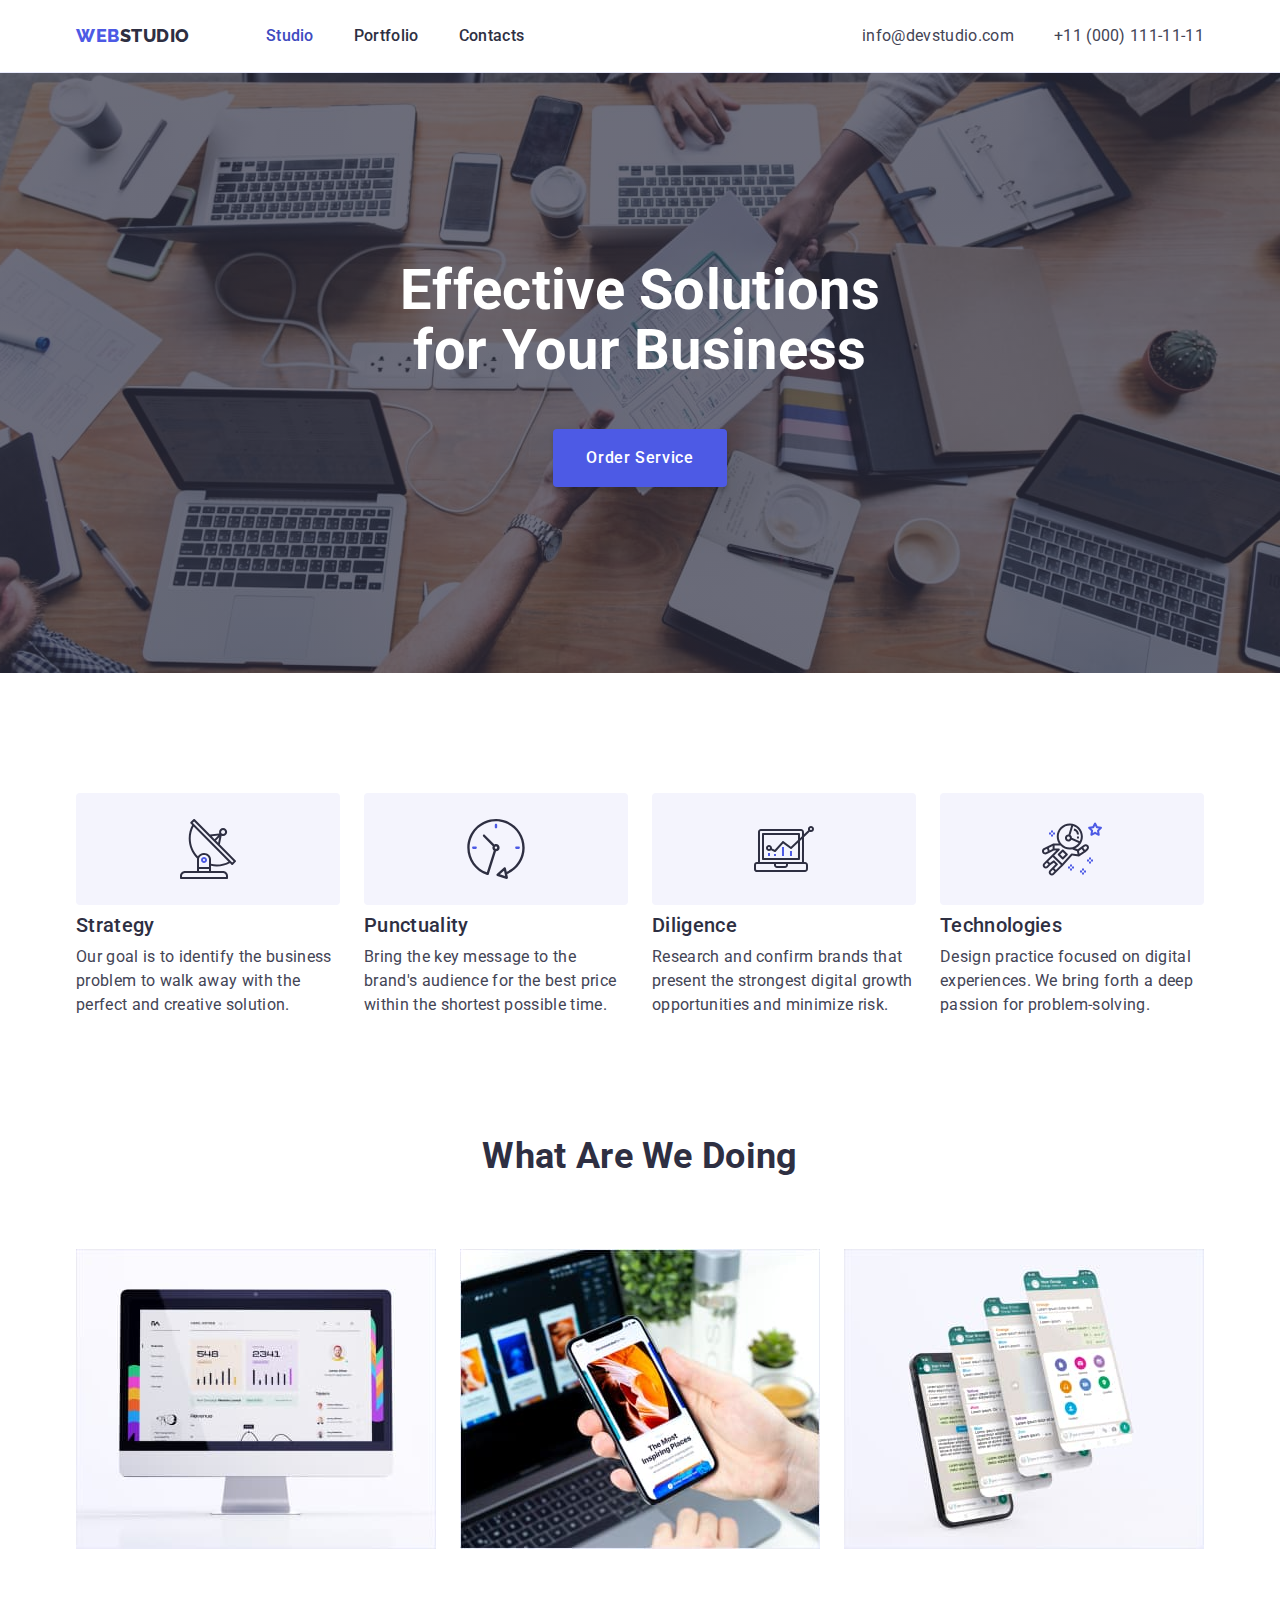
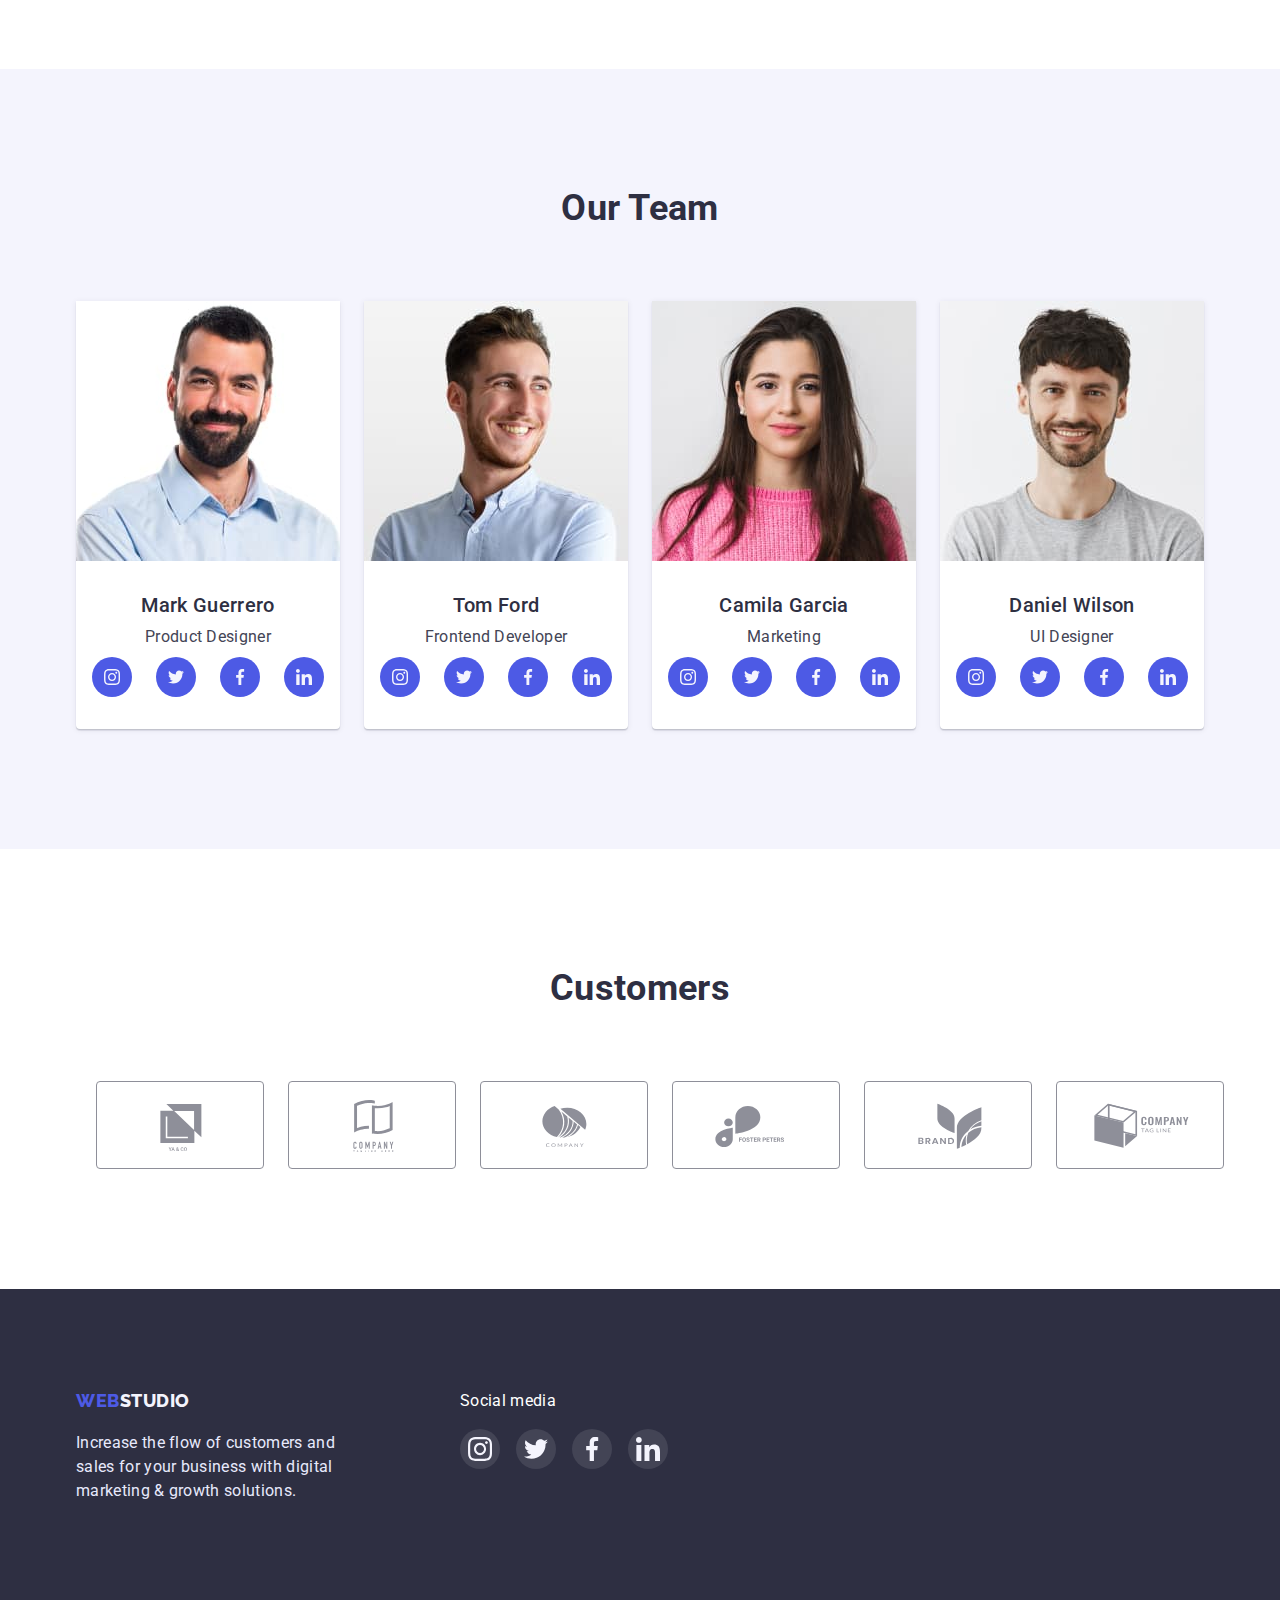
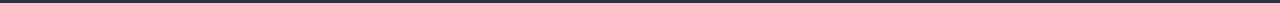
==== index.html @ b34d24d1 "Initial commit" ====
<!DOCTYPE html>
<html lang="en">
  <head>
    <meta charset="UTF-8" />
    <meta http-equiv="X-UA-Compatible" content="IE=edge" />
    <meta name="viewport" content="width=device-width, initial-scale=1.0" />
    <title>WebStudio</title>
    <link rel="preconnect" href="https://fonts.googleapis.com" />
    <link rel="preconnect" href="https://fonts.gstatic.com" crossorigin />
    <link
      href="https://fonts.googleapis.com/css2?family=Raleway:wght@800&family=Roboto:wght@400;500;700&display=swap"
      rel="stylesheet"
    />
    <link
      rel="stylesheet"
      href="https://cdnjs.cloudflare.com/ajax/libs/modern-normalize/1.1.0/modern-normalize.min.css"
    />
    <link rel="stylesheet" href="./css/styles.css" />
  </head>
  <body>
    <!--HEADER-->
    <header class="header">
      <div class="container main-nav">
        <nav class="site-nav">
          <a href="./index.html" class="logotype"
            >Web<span class="studio-header">Studio</span></a
          >
          <ul class="site-nav">
            <li class="item">
              <a class="link current" href="./index.html">Studio</a>
            </li>
            <li class="item">
              <a class="link" href="./portfolio.html">Portfolio</a>
            </li>
            <li class="item">
              <a class="link" href="./index.html">Contacts</a>
            </li>
          </ul>
        </nav>
        <address>
          <ul class="contacts">
            <li class="item">
              <a href="mailto:info@devstudio.com" class="link"
                >info@devstudio.com</a
              >
            </li>
            <li class="item">
              <a href="tel:+110001111111" class="link">+11 (000) 111-11-11</a>
            </li>
          </ul>
        </address>
      </div>
    </header>
    <main>
      <!--HERO-->
      <section class="overlay">
        <div class="container">
          <h1 class="main-title">Effective Solutions for Your Business</h1>
          <button class="button primary" type="button">Order Service</button>
        </div>
      </section>
      <!--GOALS-->
      <section class="section-goals">
        <div class="container">
          <h2 class="visually-hidden">Goals</h2>
          <ul class="goals-ul">
            <li class="goals-item">
              <div class="goals-box">
                <svg class="antenna-icon">
                  <use
                    href="./images/icons.svg/symbol-defs.svg#icon-antenna"
                  ></use>
                </svg>
              </div>
              <h3 class="definition">Strategy</h3>
              <p>
                Our goal is to identify the business problem to walk away with
                the perfect and creative solution.
              </p>
            </li>
            <li class="goals-item">
              <div class="goals-box">
                <svg class="antenna-icon">
                  <use
                    href="./images/icons.svg/symbol-defs.svg#icon-clock"
                  ></use>
                </svg>
              </div>
              <h3 class="definition">Punctuality</h3>
              <p>
                Bring the key message to the brand's audience for the best price
                within the shortest possible time.
              </p>
            </li>
            <li class="goals-item">
              <div class="goals-box">
                <svg class="antenna-icon">
                  <use
                    href="./images/icons.svg/symbol-defs.svg#icon-diagram"
                  ></use>
                </svg>
              </div>
              <h3 class="definition">Diligence</h3>
              <p>
                Research and confirm brands that present the strongest digital
                growth opportunities and minimize risk.
              </p>
            </li>
            <li class="goals-item">
              <div class="goals-box">
                <svg class="antenna-icon">
                  <use
                    href="./images/icons.svg/symbol-defs.svg#icon-astronaut"
                  ></use>
                </svg>
              </div>
              <h3 class="definition">Technologies</h3>
              <p>
                Design practice focused on digital experiences. We bring forth a
                deep passion for problem-solving.
              </p>
            </li>
          </ul>
        </div>
      </section>
      <!--GOALS ILLUSTRATIONS-->
      <section class="section">
        <div class="container">
          <h2 class="subtitle">What are we doing</h2>
          <ul class="goals-illustrations">
            <li>
              <img
                src="./images/what_are_we_doing/monitor.jpg"
                alt="monitor"
                width="360"
                height="300"
              />
            </li>
            <li>
              <img
                src="./images/what_are_we_doing/screen.jpg"
                alt="screen-mobile"
                width="360"
                height="300"
              />
            </li>
            <li>
              <img
                src="./images/what_are_we_doing/laptop.jpg"
                alt="laptop-and-mobile"
                width="360"
                height="300"
              />
            </li>
          </ul>
        </div>
      </section>
      <!--TEAM PHOTO-->
      <section class="section teamphotoes-bgr">
        <div class="container">
          <h2 class="subtitle">Our Team</h2>
          <ul class="team-photoes">
            <li class="teamphotoes-li">
              <img
                src="./images/our_team/mark_guerrero.jpg"
                width="264"
                height="260"
                alt="mark_guerrero"
              />
              <h3 class="definition">Mark Guerrero</h3>
              <p>Product Designer</p>
              <ul class="social-list">
                <li>
                  <a
                    href=""
                    class="social-list-link"
                    aria-label="link for instagram"
                    rel="noopener noreferer"
                    target="_blank"
                  >
                    <svg class="social-list-icon" width="16" height="16">
                      <use
                        href="./images/icons.svg/symbol-defs.svg#icon-instagram"
                      ></use>
                    </svg>
                  </a>
                </li>
                <li class="social-list-item">
                  <a
                    href=""
                    class="social-list-link"
                    aria-label="link for twitter"
                    rel="noopener noreferer"
                    target="_blank"
                  >
                    <svg width="16" height="16">
                      <use
                        href="./images/icons.svg/symbol-defs.svg#icon-twitter"
                      ></use>
                    </svg>
                  </a>
                </li>
                <li class="social-list-item">
                  <a
                    href=""
                    class="social-list-link"
                    aria-label="link for facebook"
                    rel="noopener noreferer"
                    target="_blank"
                  >
                    <svg class="social-list-icon" width="16" height="16">
                      <use
                        href="./images/icons.svg/symbol-defs.svg#icon-facebook"
                      ></use>
                    </svg>
                  </a>
                </li>
                <li class="social-list-item">
                  <a
                    href=""
                    class="social-list-link"
                    aria-label="link for linkedin"
                    rel="noopener noreferer"
                    target="_blank"
                  >
                    <svg class="social-list-icon" width="16" height="16">
                      <use
                        href="./images/icons.svg/symbol-defs.svg#icon-linkedin"
                      ></use>
                    </svg>
                  </a>
                </li>
              </ul>
            </li>
            <li class="teamphotoes-li">
              <img
                src="./images/our_team/tom_ford.jpg"
                width="264"
                height="260"
                alt="tom_ford"
              />
              <h3 class="definition">Tom Ford</h3>
              <p>Frontend Developer</p>
              <ul class="social-list">
                <li>
                  <a
                    href=""
                    class="social-list-link"
                    aria-label="link for instagram"
                    rel="noopener noreferer"
                    target="_blank"
                  >
                    <svg class="social-list-icon" width="16" height="16">
                      <use
                        href="./images/icons.svg/symbol-defs.svg#icon-instagram"
                      ></use>
                    </svg>
                  </a>
                </li>
                <li class="social-list-item">
                  <a
                    href=""
                    class="social-list-link"
                    aria-label="link for twitter"
                    rel="noopener noreferer"
                    target="_blank"
                  >
                    <svg width="16" height="16">
                      <use
                        href="./images/icons.svg/symbol-defs.svg#icon-twitter"
                      ></use>
                    </svg>
                  </a>
                </li>
                <li class="social-list-item">
                  <a
                    href=""
                    class="social-list-link"
                    aria-label="link for facebook"
                    rel="noopener noreferer"
                    target="_blank"
                  >
                    <svg class="social-list-icon" width="16" height="16">
                      <use
                        href="./images/icons.svg/symbol-defs.svg#icon-facebook"
                      ></use>
                    </svg>
                  </a>
                </li>
                <li class="social-list-item">
                  <a
                    href=""
                    class="social-list-link"
                    aria-label="link for linkedin"
                    rel="noopener noreferer"
                    target="_blank"
                  >
                    <svg class="social-list-icon" width="16" height="16">
                      <use
                        href="./images/icons.svg/symbol-defs.svg#icon-linkedin"
                      ></use>
                    </svg>
                  </a>
                </li>
              </ul>
            </li>
            <li class="teamphotoes-li">
              <img
                src="./images/our_team/camila_garcia.jpg"
                width="264"
                height="260"
                alt="camila_garcia"
              />
              <h3 class="definition">Camila Garcia</h3>
              <p>Marketing</p>
              <ul class="social-list">
                <li>
                  <a
                    href=""
                    class="social-list-link"
                    aria-label="link for instagram"
                    rel="noopener noreferer"
                    target="_blank"
                  >
                    <svg class="social-list-icon" width="16" height="16">
                      <use
                        href="./images/icons.svg/symbol-defs.svg#icon-instagram"
                      ></use>
                    </svg>
                  </a>
                </li>
                <li class="social-list-item">
                  <a
                    href=""
                    class="social-list-link"
                    aria-label="link for twitter"
                    rel="noopener noreferer"
                    target="_blank"
                  >
                    <svg width="16" height="16">
                      <use
                        href="./images/icons.svg/symbol-defs.svg#icon-twitter"
                      ></use>
                    </svg>
                  </a>
                </li>
                <li class="social-list-item">
                  <a
                    href=""
                    class="social-list-link"
                    aria-label="link for facebook"
                    rel="noopener noreferer"
                    target="_blank"
                  >
                    <svg class="social-list-icon" width="16" height="16">
                      <use
                        href="./images/icons.svg/symbol-defs.svg#icon-facebook"
                      ></use>
                    </svg>
                  </a>
                </li>
                <li class="social-list-item">
                  <a
                    href=""
                    class="social-list-link"
                    aria-label="link for linkedin"
                    rel="noopener noreferer"
                    target="_blank"
                  >
                    <svg class="social-list-icon" width="16" height="16">
                      <use
                        href="./images/icons.svg/symbol-defs.svg#icon-linkedin"
                      ></use>
                    </svg>
                  </a>
                </li>
              </ul>
            </li>
            <li class="teamphotoes-li">
              <img
                src="./images/our_team/daniel_wilson.jpg"
                width="264"
                height="260"
                alt="daniel_wilson"
              />
              <h3 class="definition">Daniel Wilson</h3>
              <p>UI Designer</p>
              <ul class="social-list">
                <li>
                  <a
                    href=""
                    class="social-list-link"
                    aria-label="link for instagram"
                    rel="noopener noreferer"
                    target="_blank"
                  >
                    <svg class="social-list-icon" width="16" height="16">
                      <use
                        href="./images/icons.svg/symbol-defs.svg#icon-instagram"
                      ></use>
                    </svg>
                  </a>
                </li>
                <li class="social-list-item">
                  <a
                    href=""
                    class="social-list-link"
                    aria-label="link for twitter"
                    rel="noopener noreferer"
                    target="_blank"
                  >
                    <svg width="16" height="16">
                      <use
                        href="./images/icons.svg/symbol-defs.svg#icon-twitter"
                      ></use>
                    </svg>
                  </a>
                </li>
                <li class="social-list-item">
                  <a
                    href=""
                    class="social-list-link"
                    aria-label="link for facebook"
                    rel="noopener noreferer"
                    target="_blank"
                  >
                    <svg class="social-list-icon" width="16" height="16">
                      <use
                        href="./images/icons.svg/symbol-defs.svg#icon-facebook"
                      ></use>
                    </svg>
                  </a>
                </li>
                <li class="social-list-item">
                  <a
                    href=""
                    class="social-list-link"
                    aria-label="link for linkedin"
                    rel="noopener noreferer"
                    target="_blank"
                  >
                    <svg class="social-list-icon" width="16" height="16">
                      <use
                        href="./images/icons.svg/symbol-defs.svg#icon-linkedin"
                      ></use>
                    </svg>
                  </a>
                </li>
              </ul>
            </li>
          </ul>
        </div>
      </section>
      <!--CUSTOMERS-->
      <section class="section">
        <div class="container">
          <h2 class="subtitle">Customers</h2>
          <ul class="customers-list">
            <li>
              <a
                href=""
                class="customer-link"
                aria-label="link for customer"
                rel="noopener noreferer"
                target="_blank"
                ><svg width="104" height="56" class="customer-icon">
                  <use
                    href="./images/icons.svg/symbol-defs.svg#icon-client1"
                  ></use>
                </svg>
              </a>
            </li>
            <li>
              <a
                href=""
                class="customer-link"
                aria-label="link for customer"
                rel="noopener noreferer"
                target="_blank"
                ><svg width="104" height="56" class="customer-icon">
                  <use
                    href="./images/icons.svg/symbol-defs.svg#icon-client2"
                  ></use>
                </svg>
              </a>
            </li>
            <li>
              <a
                href=""
                class="customer-link"
                aria-label="link for customer"
                rel="noopener noreferer"
                target="_blank"
                ><svg width="104" height="56" class="customer-icon">
                  <use
                    href="./images/icons.svg/symbol-defs.svg#icon-client3"
                  ></use>
                </svg>
              </a>
            </li>
            <li>
              <a
                href=""
                class="customer-link"
                aria-label="link for customer"
                rel="noopener noreferer"
                target="_blank"
                ><svg width="104" height="56" class="customer-icon">
                  <use
                    href="./images/icons.svg/symbol-defs.svg#icon-client4"
                  ></use>
                </svg>
              </a>
            </li>
            <li>
              <a
                href=""
                class="customer-link"
                aria-label="link for customer"
                rel="noopener noreferer"
                target="_blank"
                ><svg width="104" height="56" class="customer-icon">
                  <use
                    href="./images/icons.svg/symbol-defs.svg#icon-client5"
                  ></use>
                </svg>
              </a>
            </li>
            <li>
              <a
                href=""
                class="customer-link"
                aria-label="link for customer"
                rel="noopener noreferer"
                target="_blank"
                ><svg width="104" height="56" class="customer-icon">
                  <use
                    href="./images/icons.svg/symbol-defs.svg#icon-client6"
                  ></use>
                </svg>
              </a>
            </li>
          </ul>
        </div>
      </section>
    </main>
    <!--FOOTER-->
    <footer class="footer">
      <div class="container-footer">
        <div>
          <a href="./index.html" class="logotype link"
            >Web<span class="studio-footer">Studio</span></a
          >
          <p class="text-footer">
            Increase the flow of customers and sales for your business with
            digital marketing & growth solutions.
          </p>
        </div>
        <div class="social-footer">
          <p>Social media</p>
          <ul class="social-list-footer">
            <li>
              <a
                href=""
                class="social-footer-link"
                aria-label="link for instagram"
                rel="noopener noreferer"
                target="_blank"
              >
                <svg class="social-footer-icon" width="24" height="24">
                  <use
                    href="./images/icons.svg/symbol-defs.svg#icon-instagram"
                  ></use>
                </svg>
              </a>
            </li>
            <li class="social-list-item">
              <a
                href=""
                class="social-footer-link"
                aria-label="link for twitter"
                rel="noopener noreferer"
                target="_blank"
              >
                <svg width="24" height="24">
                  <use
                    href="./images/icons.svg/symbol-defs.svg#icon-twitter"
                  ></use>
                </svg>
              </a>
            </li>
            <li class="social-list-item">
              <a
                href=""
                class="social-footer-link"
                aria-label="link for facebook"
                rel="noopener noreferer"
                target="_blank"
              >
                <svg class="social-list-icon" width="24" height="24">
                  <use
                    href="./images/icons.svg/symbol-defs.svg#icon-facebook"
                  ></use>
                </svg>
              </a>
            </li>
            <li class="social-list-item">
              <a
                href=""
                class="social-footer-link"
                aria-label="link for linkedin"
                rel="noopener noreferer"
                target="_blank"
              >
                <svg class="social-list-icon" width="24" height="24">
                  <use
                    href="./images/icons.svg/symbol-defs.svg#icon-linkedin"
                  ></use>
                </svg>
              </a>
            </li>
          </ul>
        </div>
      </div>
    </footer>
  </body>
</html>
---- css/styles.css ----
:root {
  --text-color: #434455;
  --dark-color: #2e2f42;
  --pressed-state-color: #404bbf;
  --primary-brand-color: #4d5ae5;
  --accent-color: #e7e9fc;
  --white-color: #ffffff;
  --light-color: #f4f4fd;
  --green-color: #31d0aa;
  --lightslate-color: #8e8f99;
}

html {
  box-sizing: border-box;
}

*,
*::before,
*::after {
  box-sizing: inherit;
}

body {
  font-family: "Roboto", sans-serif;
  font-size: 16px;
  letter-spacing: 0.02em;
  line-height: 1.5;
  color: var(--text-color);
  background-color: var(--white-color);
}

.link {
  text-decoration: none;
}

ul {
  list-style: none;
  margin-top: 0;
  margin-bottom: 0;
}

p {
  margin-top: 0;
  margin-bottom: 0;
}

h1 {
  margin: 0;
}

img {
  display: block;
  max-width: 100%;
  height: auto;
}

.visually-hidden {
  position: absolute;
  width: 1px;
  height: 1px;
  margin: -1px;
  border: 0;
  padding: 0;

  white-space: nowrap;
  clip-path: inset(100%);
  clip: rect(0 0 0 0);
  overflow: hidden;
}

.container {
  margin-right: auto;
  margin-left: auto;
  width: 1158px;
  padding-left: 15px;
  padding-right: 15px;
}

.section {
  padding-top: 120px;
  padding-bottom: 120px;
}

/*HEADER*/
.header {
  border-bottom: 1px solid #e7e9fc;
}

.main-nav {
  display: flex;
  align-items: center;
  justify-content: space-between;
}

.logotype {
  display: flex;
  align-items: center;
  margin-right: 76px;
  font-family: "Raleway", sans-serif;
  font-weight: 800;
  font-size: 18px;
  line-height: 1.33;
  letter-spacing: 0.03em;
  text-transform: uppercase;
  color: var(--primary-brand-color);
  text-decoration: none;
}

.studio-header {
  color: var(--dark-color);
}
.site-nav {
  display: flex;
  padding: 0;
}

.site-nav .link {
  padding: 24px 0;
  display: block;
  color: var(--dark-color);
  font-weight: 500;
}

.site-nav .item + .item {
  margin-left: 40px;
}

.site-nav .link:hover,
.site-nav .link:focus,
.site-nav .link.current,
.contacts .link:hover,
.contacts .link:focus {
  color: var(--pressed-state-color);
}

.contacts {
  padding: 0;
  display: flex;
  margin-left: auto;
}

.contacts .item + .item {
  margin-left: 40px;
}

.contacts .link {
  font-style: normal;
  color: var(--text-color);
}

/*HERO*/

.overlay {
  text-align: center;
  padding-top: 188px;
  padding-bottom: 188px;
  max-width: 1440px;
  height: 600px;
  margin: 0 auto;
  outline: 1px solid transparent;
  background-image: linear-gradient(
      to right,
      rgba(46, 47, 66, 0.7),
      rgba(46, 47, 66, 0.7)
    ),
    url(../images/hero-background.jpg);
  background-repeat: no-repeat;
  background-position: center;
  background-size: cover;
  background-color: var(--dark-color);
}

.main-title {
  display: inline-block;
  max-width: 496px;
  font-size: 56px;
  line-height: 1.07;
  color: var(--white-color);
  margin-bottom: 48px;
}

.button {
  display: flex;
  align-items: center;
  margin-right: auto;
  margin-left: auto;
  border-radius: 4px;
  font-weight: 500;
  line-height: 1.5;
  letter-spacing: 0.04em;
  text-align: center;
  border: 1px solid transparent;
  cursor: pointer;
}

.button.primary {
  padding: 16px 32px;
  box-shadow: 0px 4px 4px rgba(0, 0, 0, 0.15);
  color: var(--white-color);
  background: var(--primary-brand-color);
}

.button.primary:hover,
.button.primary:focus {
  background: var(--pressed-state-color);
}

.button.secondary {
  padding: 12px 24px;
  border: 1px solid var(--accent-color);
  color: var(--primary-brand-color);
  background: var(--light-color);
  border-color: var(--accent-color);
}

.button.secondary:hover,
.button.secondary:focus {
  color: var(--white-color);
  background: var(--pressed-state-color);
  border: 1px solid transparent;
  box-shadow: 0px 3px 1px rgba(0, 0, 0, 0.1), 0px 2px 1px rgba(0, 0, 0, 0.08),
    0px 2px 2px rgba(0, 0, 0, 0.12);
}

/*GOALS, GOALS ILLUSTRATIONS, TEAM PHOTO*/

.section-goals {
  padding-top: 120px;
  padding-bottom: 0;
}
.goals-ul {
  display: flex;
  padding-left: 0;
  gap: 24px;
}

.goals-item {
  flex-basis: 264px;
}

.goals-box {
  display: flex;
  margin-bottom: 8px;
  width: 264px;
  height: 112px;
  background: #f4f4fd;
  border-radius: 4px;
  align-items: center;
  justify-content: center;
}

.antenna-icon {
  width: 60px;
  height: 64px;
}

.subtitle {
  margin: 0 0 72px 0;
  font-size: 36px;
  line-height: 1.11;
  text-transform: capitalize;
  color: var(--dark-color);
  text-align: center;
}

.definition {
  margin: 32px 0 8px;
  font-weight: 500;
  font-size: 20px;
  line-height: 1.2;
  color: var(--dark-color);
}

.goals-ul .definition {
  margin: 0 0 8px;
}

.goals-illustrations,
.team-photoes {
  padding: 0;
  margin: 0;
  display: flex;
  gap: 24px;
}

.teamphotoes-bgr {
  background-color: var(--light-color);
}

.team-photoes .definition {
  text-align: center;
}

.team-photoes p {
  text-align: center;
}

.teamphotoes-li {
  background-color: var(--white-color);
  box-shadow: 0px 1px 6px rgba(46, 47, 66, 0.08),
    0px 1px 1px rgba(46, 47, 66, 0.16), 0px 2px 1px rgba(46, 47, 66, 0.08);
  border-radius: 0px 0px 4px 4px;
}

.social-list {
  display: flex;
  align-items: center;
  justify-content: center;
  gap: 24px;
  padding: 0;
  margin: 8px 0 32px;
}

.social-list-link {
  width: 40px;
  height: 40px;
  border-radius: 50%;

  background: var(--primary-brand-color);
  padding: 0;
  display: flex;
  align-items: center;
  justify-content: center;
}

.social-list-icon {
  fill: currentColor;
}

.social-list-link:hover,
.social-list-link:focus {
  background-color: var(--pressed-state-color);
}

/*PORTFOLIO*/

.section-portfolio {
  padding-top: 96px;
  padding-bottom: 120px;
}

.portfolio-btn {
  display: flex;
  align-items: center;
  justify-content: center;
  gap: 24px;
  margin-bottom: 72px;
  padding: 0;
}

.portfolio-illustrations {
  display: flex;
  flex-wrap: wrap;
  row-gap: 48px;
  column-gap: 24px;
  margin: o;
  padding: 0;
}

.portfolio-illustration-link {
  display: block;
}

.portfolio-illustration-link:hover {
  box-shadow: 0px 1px 6px rgba(46, 47, 66, 0.08),
    0px 1px 1px rgba(46, 47, 66, 0.16), 0px 2px 1px rgba(46, 47, 66, 0.08);
}

.portfolio-border {
  display: flex;
  flex-direction: column;
  border-right: 1px solid var(--accent-color);
  border-bottom: 1px solid var(--accent-color);
  border-left: 1px solid var(--accent-color);
}

.definition-portfolio {
  font-weight: 500;
  font-size: 20px;
  line-height: 1.2;
  color: var(--dark-color);
  margin-top: 32px;
  margin-right: auto;
  margin-bottom: 8px;
  margin-left: 16px;
}

.portfolio-business {
  margin-left: 16px;
  margin-bottom: 32px;
  margin-right: auto;
}

/**CUSTOMERS**/

.customers-list {
  display: flex;
  align-items: center;
  justify-content: center;
  gap: 24px;
}

.customer-link {
  display: flex;
  align-items: center;
  justify-content: center;
  width: 168px;
  height: 88px;
  border: 1px solid var(--lightslate-color);
  border-radius: 4px;
}
.customer-icon {
  fill: var(--lightslate-color);
}
.customer-link:hover,
.customer-link:focus {
  border-color: var(--pressed-state-color);
}

.customer-link:hover .customer-icon,
.customer-link:focus .customer-icon {
  fill: var(--pressed-state-color);
}
/*FOOTER*/

.footer {
  display: flex;
  background: var(--dark-color);
  padding-top: 100px;
  padding-bottom: 100px;
}

.container-footer {
  display: flex;
  margin-right: auto;
  margin-left: auto;
  width: 1158px;
  padding-left: 15px;
  padding-right: 15px;
  gap: 120px;
}

.footer .logotype {
  margin-right: 0;
}

.studio-footer {
  color: var(--light-color);
}

.text-footer {
  max-width: 264px;
  color: var(--accent-color);
  margin-top: 18px;
}

.social-footer {
  color: var(--white-color);
}

.social-list-footer {
  display: flex;
  align-items: center;
  justify-content: center;
  margin-top: 16px;
  gap: 16px;
  padding: 0;
}

.social-footer-link {
  display: flex;
  width: 40px;
  height: 40px;
  border-radius: 50%;
  background: var(--text-color);
  align-items: center;
  justify-content: center;
  fill: var(--light-color);
  opacity: 0, 1;
}

.social-footer-icon {
  fill: currentColor;
}

.social-footer-link:hover,
.social-footer-link:focus {
  background: var(--green-color);
}
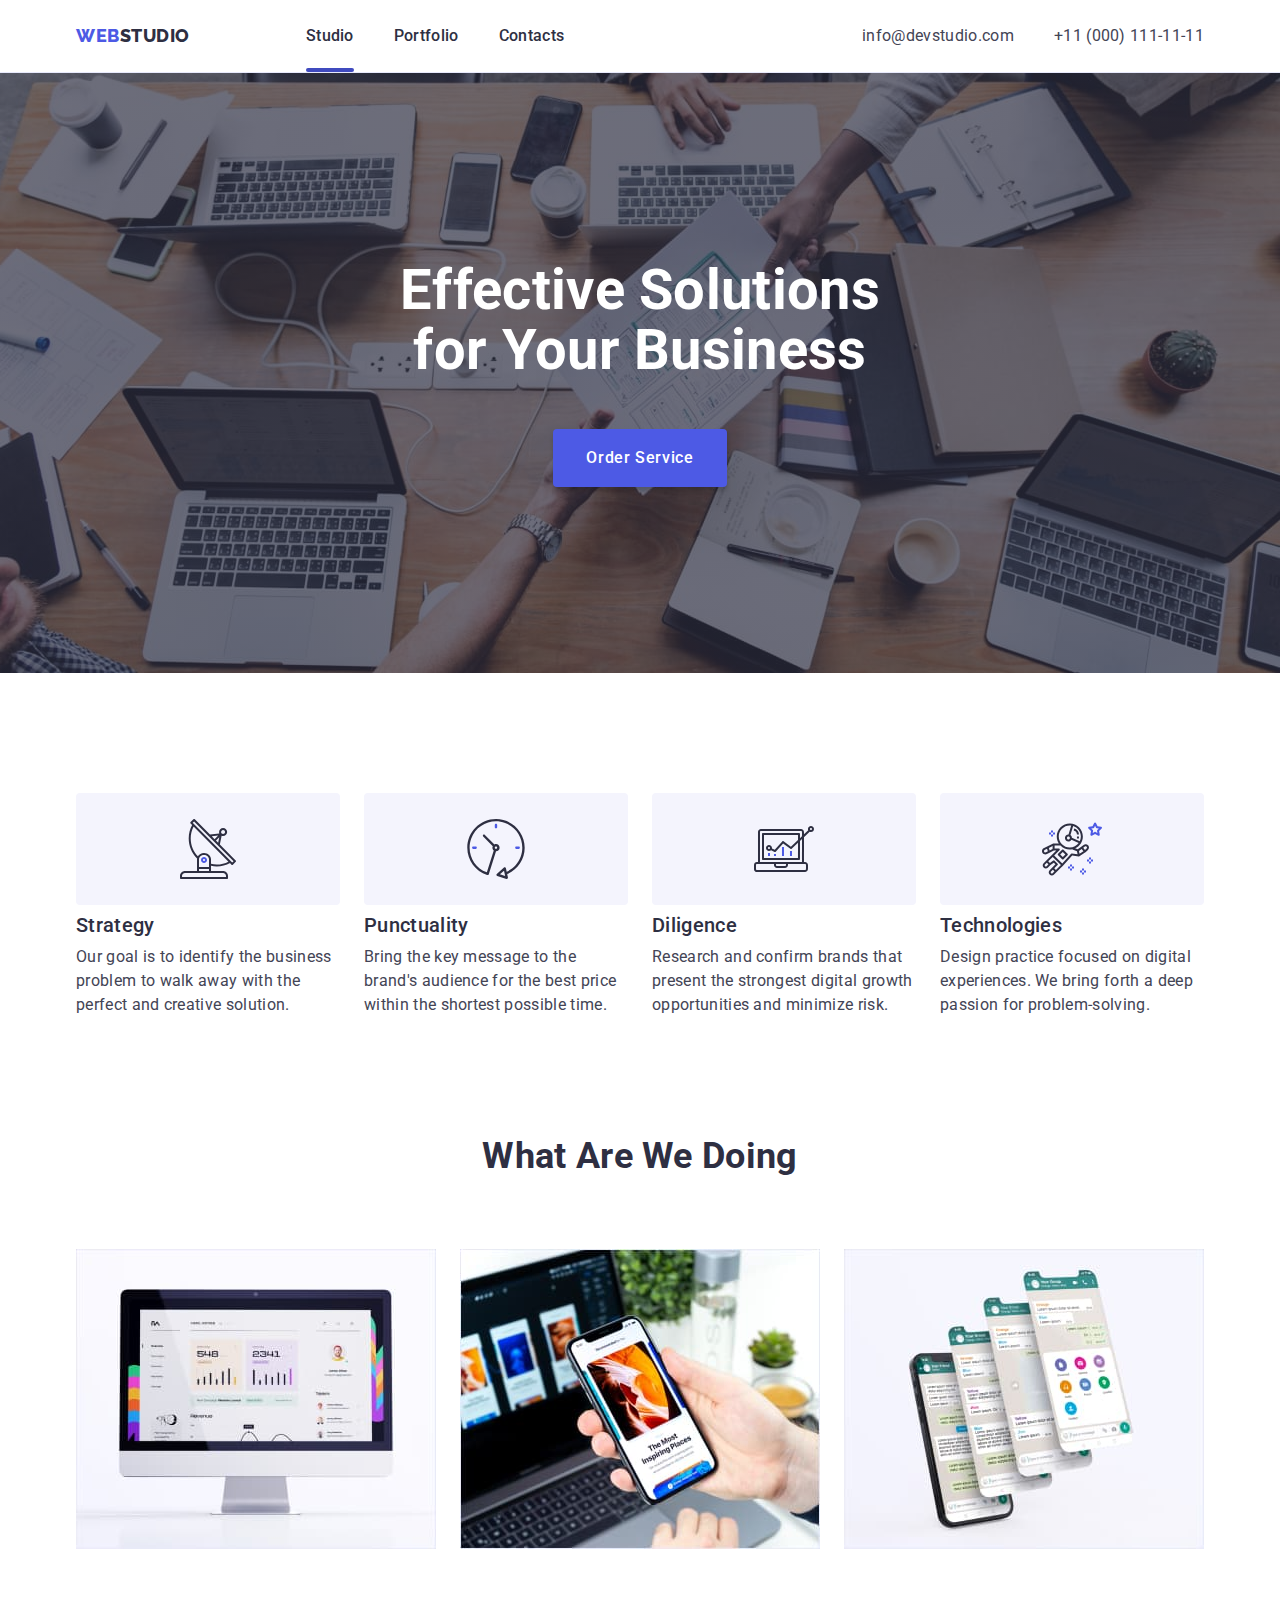
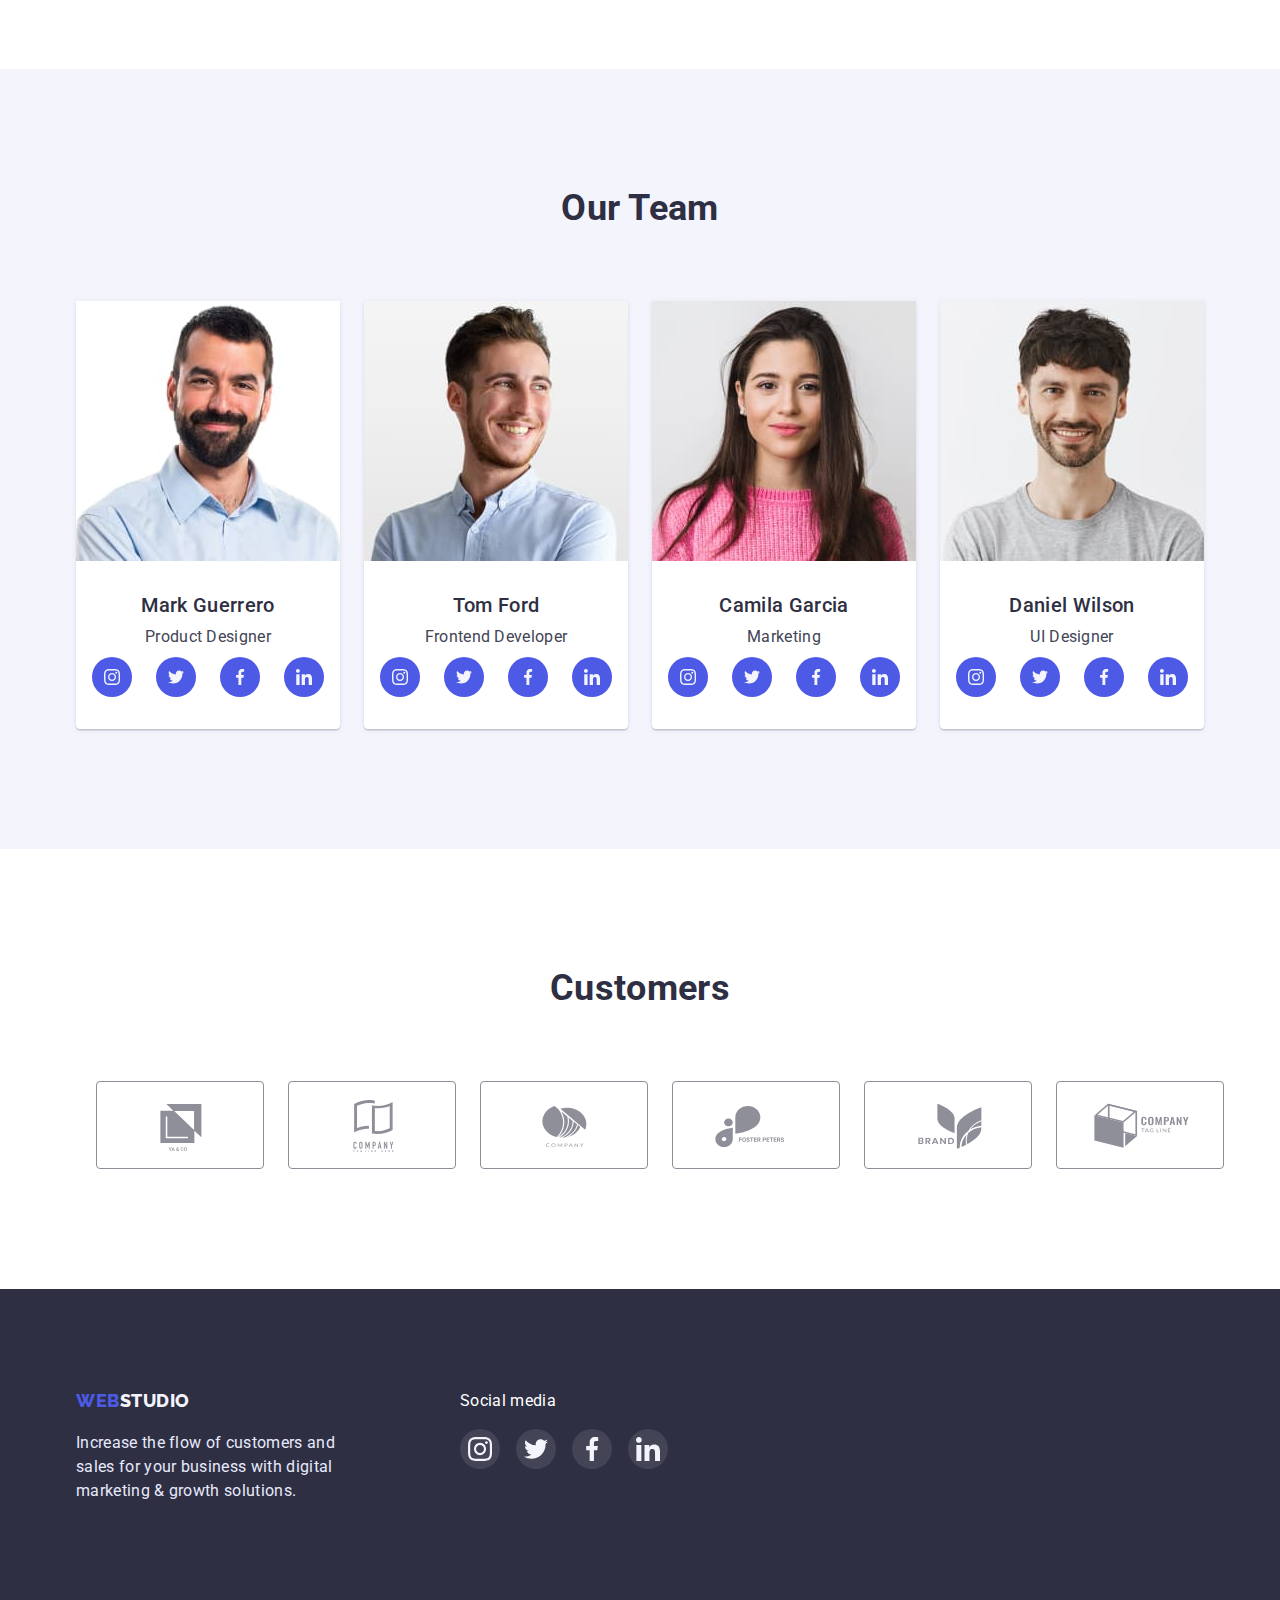
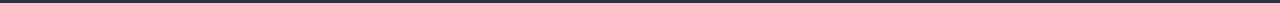
==== commit 65ecda3c: "HW5-2day" ====
--- a/index.html
+++ b/index.html
@@ -26,7 +26,7 @@
             >Web<span class="studio-header">Studio</span></a
           >
           <ul class="site-nav">
-            <li class="item">
+            <li class="studio-item item">
               <a class="link current" href="./index.html">Studio</a>
             </li>
             <li class="item">
@@ -56,7 +56,9 @@
       <section class="overlay">
         <div class="container">
           <h1 class="main-title">Effective Solutions for Your Business</h1>
-          <button class="button primary" type="button">Order Service</button>
+          <button data-modal-open class="button primary" type="button">
+            Order Service
+          </button>
         </div>
       </section>
       <!--GOALS-->
@@ -623,5 +625,22 @@
         </div>
       </div>
     </footer>
+    <div class="backdrop is-hidden" data-modal>
+      <div class="modal">
+        <button
+          data-modal-close
+          type="button"
+          class="modal-button"
+          aria-label="close button"
+          rel="noopener noreferer"
+          target="_blank"
+        >
+          <svg class="close-icon" width="8" height="8">
+            <use href="./images/icons.svg/symbol-defs.svg#icon-close"></use>
+          </svg>
+        </button>
+      </div>
+    </div>
+    <script src="./js/modal.js"></script>
   </body>
 </html>
--- a/css/styles.css
+++ b/css/styles.css
@@ -8,6 +8,9 @@
   --light-color: #f4f4fd;
   --green-color: #31d0aa;
   --lightslate-color: #8e8f99;
+  --modal-background-color: #fcfcfc;
+  --transition-time: 250ms;
+  --cubic: cubic-bezier(0.4, 0, 0.2, 1);
 }
 
 html {
@@ -109,9 +112,27 @@
 .studio-header {
   color: var(--dark-color);
 }
+
+.studio-item,
+.portfolio-item {
+  position: relative;
+}
+
+.studio-item::after,
+.portfolio-item::after {
+  position: absolute;
+  content: "";
+  width: 100%;
+  height: 4px;
+  left: 0;
+  bottom: 0;
+  display: block;
+  background-color: var(--pressed-state-color);
+  border-radius: 2px;
+}
+
 .site-nav {
   display: flex;
-  padding: 0;
 }
 
 .site-nav .link {
@@ -119,6 +140,8 @@
   display: block;
   color: var(--dark-color);
   font-weight: 500;
+
+  transition: color var(--transition-time) var(--cubic);
 }
 
 .site-nav .item + .item {
@@ -127,7 +150,6 @@
 
 .site-nav .link:hover,
 .site-nav .link:focus,
-.site-nav .link.current,
 .contacts .link:hover,
 .contacts .link:focus {
   color: var(--pressed-state-color);
@@ -146,6 +168,8 @@
 .contacts .link {
   font-style: normal;
   color: var(--text-color);
+
+  transition: color var(--transition-time) var(--cubic);
 }
 
 /*HERO*/
@@ -197,26 +221,33 @@
   padding: 16px 32px;
   box-shadow: 0px 4px 4px rgba(0, 0, 0, 0.15);
   color: var(--white-color);
-  background: var(--primary-brand-color);
+  background-color: var(--primary-brand-color);
+
+  transition: background-color var(--transition-time) var(--cubic);
 }
 
 .button.primary:hover,
 .button.primary:focus {
-  background: var(--pressed-state-color);
+  background-color: var(--pressed-state-color);
 }
 
 .button.secondary {
   padding: 12px 24px;
   border: 1px solid var(--accent-color);
   color: var(--primary-brand-color);
-  background: var(--light-color);
+  background-color: var(--light-color);
   border-color: var(--accent-color);
+
+  transition: color var(--transition-time) var(--cubic),
+    background-color var(--transition-time) var(--cubic),
+    border var(--transition-time) var(--cubic),
+    box-shadow var(--transition-time) var(--cubic);
 }
 
 .button.secondary:hover,
 .button.secondary:focus {
   color: var(--white-color);
-  background: var(--pressed-state-color);
+  background-color: var(--pressed-state-color);
   border: 1px solid transparent;
   box-shadow: 0px 3px 1px rgba(0, 0, 0, 0.1), 0px 2px 1px rgba(0, 0, 0, 0.08),
     0px 2px 2px rgba(0, 0, 0, 0.12);
@@ -321,6 +352,8 @@
   display: flex;
   align-items: center;
   justify-content: center;
+
+  transform: background-color var(--transition-time) var(--cubic);
 }
 
 .social-list-icon {
@@ -357,8 +390,21 @@
   padding: 0;
 }
 
+.portfolio-image {
+
+
+}
+
+.overlay {
+  top: 0;
+  left: 0;
+
+}
+
 .portfolio-illustration-link {
   display: block;
+
+  transform: box-shadow var(--transition-time) var(--cubic);
 }
 
 .portfolio-illustration-link:hover {
@@ -408,10 +454,16 @@
   height: 88px;
   border: 1px solid var(--lightslate-color);
   border-radius: 4px;
-}
+
+  transform: border-color var(--transition-time) var(--cubic);
+}
+
 .customer-icon {
   fill: var(--lightslate-color);
-}
+
+  transform: fill var(--transition-time) var(--cubic);
+}
+
 .customer-link:hover,
 .customer-link:focus {
   border-color: var(--pressed-state-color);
@@ -475,8 +527,8 @@
   background: var(--text-color);
   align-items: center;
   justify-content: center;
-  fill: var(--light-color);
-  opacity: 0, 1;
+  background-color: rgba(255, 255, 255, 0.1);
+  transform: background-color var(--transition-time) var(--cubic);
 }
 
 .social-footer-icon {
@@ -485,5 +537,58 @@
 
 .social-footer-link:hover,
 .social-footer-link:focus {
-  background: var(--green-color);
-}
+  background-color: var(--green-color);
+}
+
+.backdrop {
+  position: fixed;
+  top: 0;
+  left: 0;
+  width: 100%;
+  height: 100%;
+  background: rgba(46, 47, 66, 0.4);
+  transform: ;
+}
+
+.backdrop.is-hidden {
+  visibility: hidden;
+  opacity: 0;
+  pointer-events: none;
+}
+
+.modal {
+  position: absolute;
+  top: 50%;
+  left: 50%;
+  transform: translate(-50%, -50%);
+  display: flex;
+
+  width: 408px;
+  height: 576px;
+
+  background: var(--modal-background-color);
+  box-shadow: 0px 1px 1px rgba(0, 0, 0, 0.14), 0px 1px 3px rgba(0, 0, 0, 0.12),
+    0px 2px 1px rgba(0, 0, 0, 0.2);
+  border-radius: 4px;
+}
+
+.modal-button {
+  position: absolute;
+  top: 24px;
+  right: 24px;
+  cursor: pointer;
+  background: #e7e9fc;
+  border-radius: 50%;
+  border: 1px solid rgba(0, 0, 0, 0.1);
+}
+
+.close-icon {
+  display: inline-block;
+  align-items: center;
+  justify-content: center;
+}
+
+@keyframes changeScaleOpacity {
+  scale
+  opacity
+}
